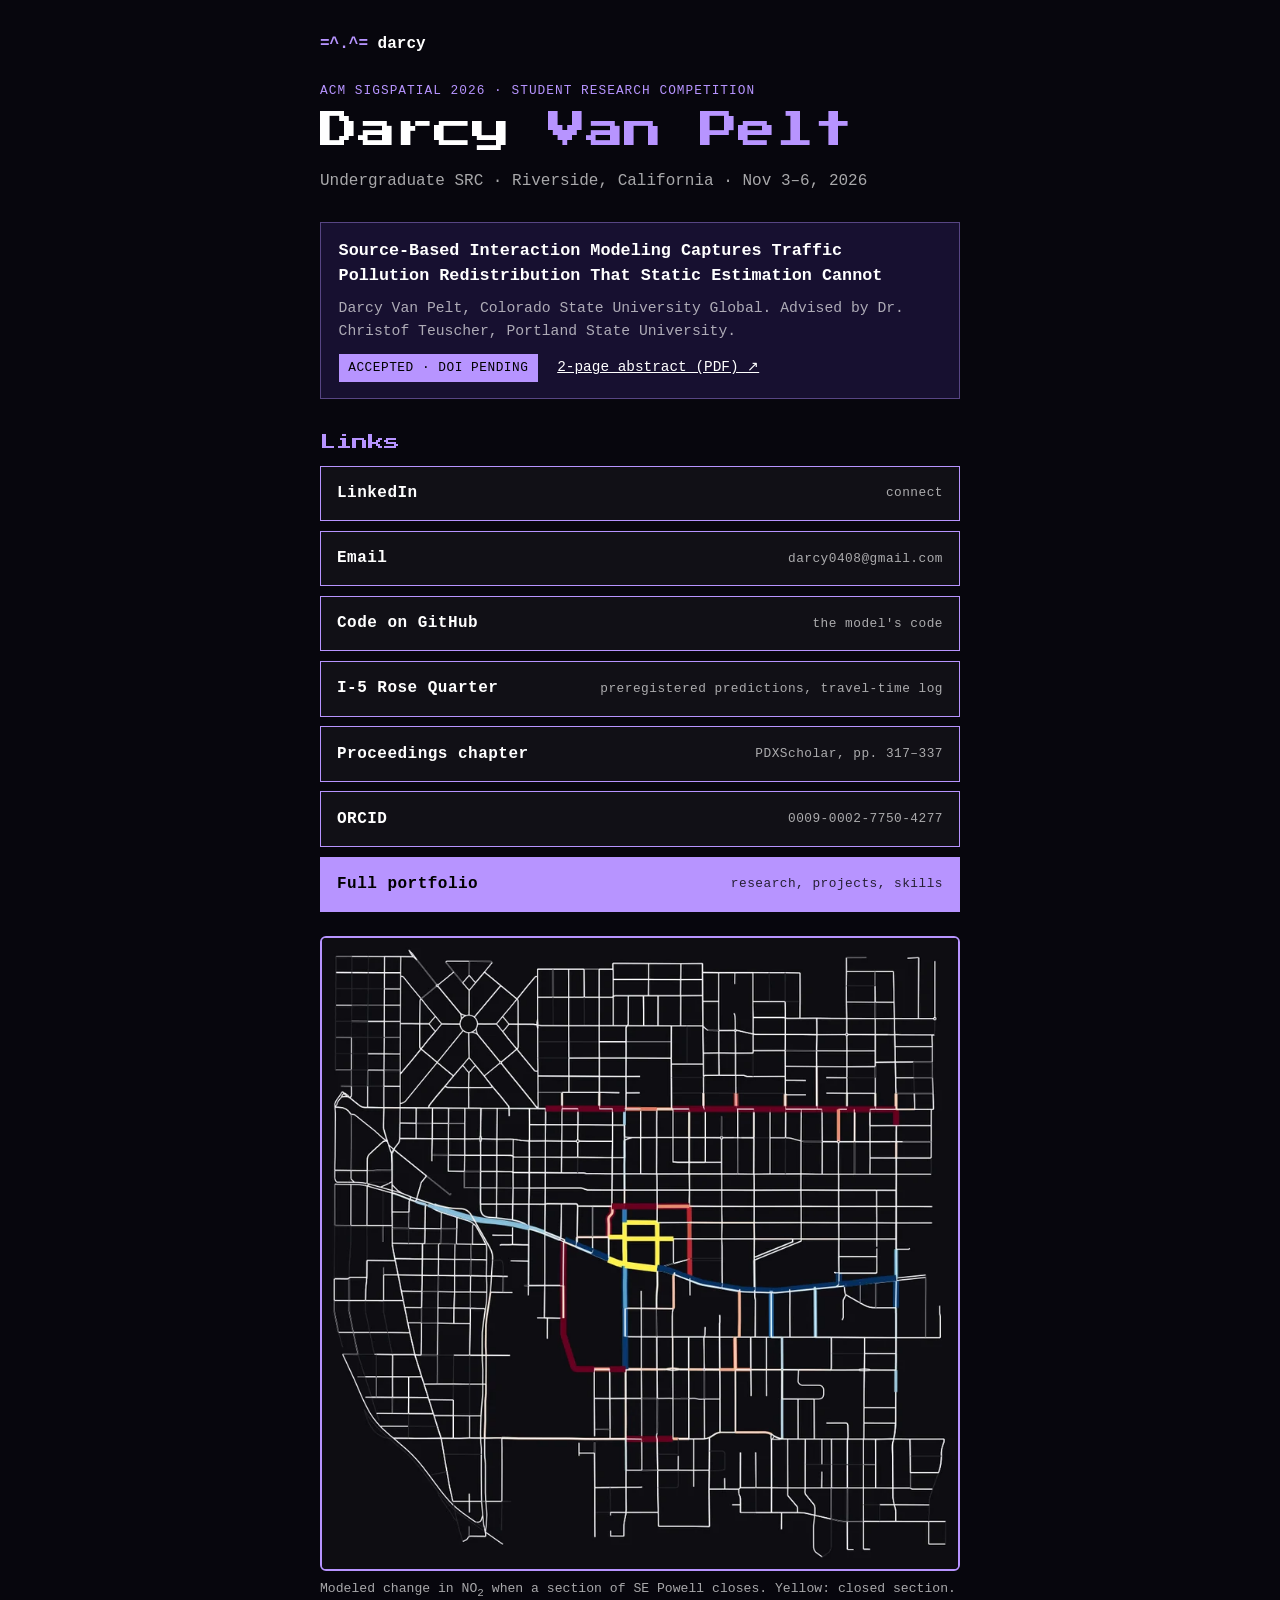
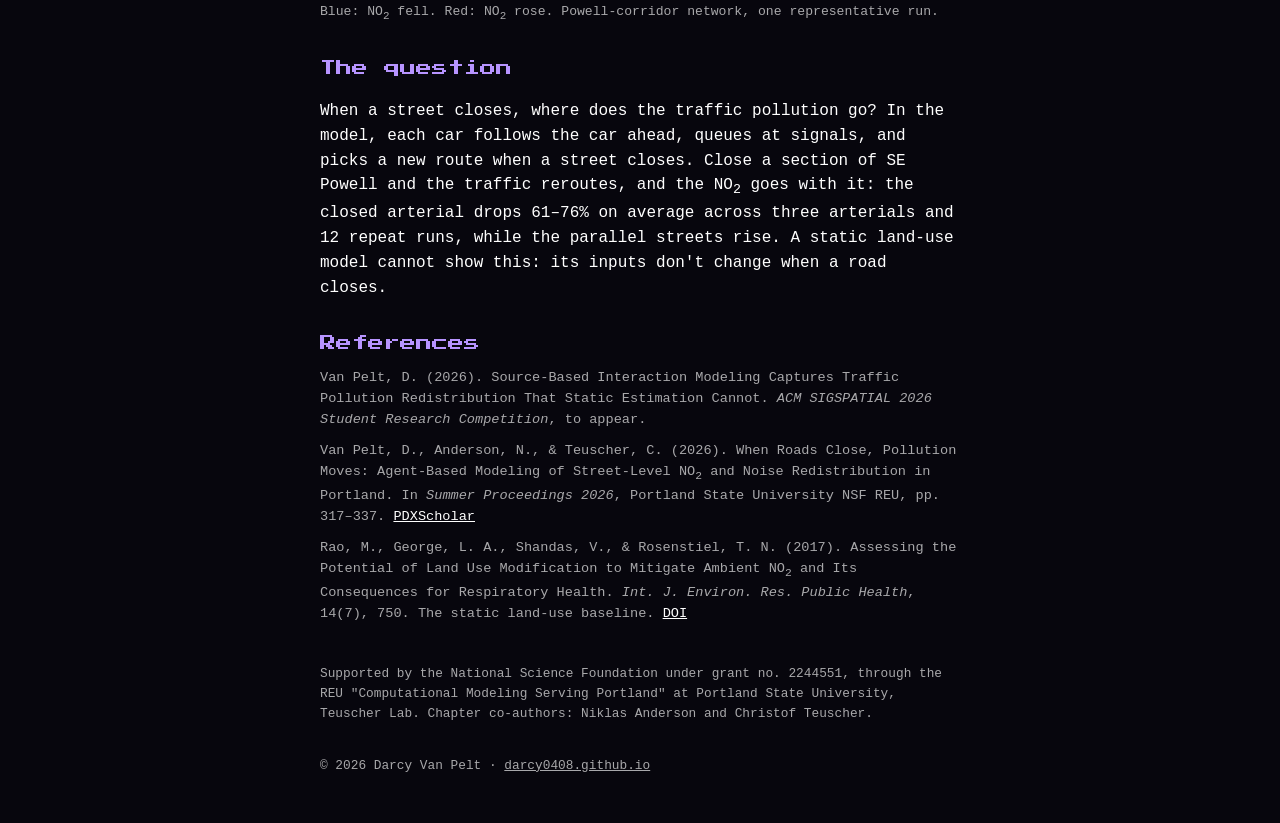
==== sigspatial/index.html @ a6e08e2a "Portfolio site: toned-down portfolio plus SIGSPATIAL landing page Two pages, one deploy. The main pa" ====
<!doctype html>
<html lang="en">
<head>
  <meta charset="utf-8" />
  <meta name="viewport" content="width=device-width, initial-scale=1" />
  <title>Darcy Van Pelt · ACM SIGSPATIAL 2026</title>
  <meta name="description" content="Darcy Van Pelt at ACM SIGSPATIAL 2026: the Student Research Competition paper, code, chapter, and contact links." />
  <!-- QR-code target for the poster and talk. Reachable by link or QR only: like the main page, search engines are told not to list it. -->
  <meta name="robots" content="noindex" />
  <meta property="og:title" content="Darcy Van Pelt · ACM SIGSPATIAL 2026" />
  <meta property="og:description" content="Paper, code, chapter and contact links for the SIGSPATIAL 2026 Student Research Competition." />
  <meta property="og:type" content="website" />
  <meta property="og:image" content="https://darcy0408.github.io/assets/og-image.jpg" />
  <link rel="icon" href="../assets/favicon.svg" type="image/svg+xml" />
  <link rel="preconnect" href="https://fonts.googleapis.com" />
  <link rel="preconnect" href="https://fonts.gstatic.com" crossorigin />
  <link href="https://fonts.googleapis.com/css2?family=Press+Start+2P&display=swap" rel="stylesheet" />
  <style>
    /* Same palette as the main site, kept standalone so this page loads fast on a phone after a QR scan. */
    :root {
      --bg: #07060d; --panel: #171030; --card: #ffffff0a; --text: #fff; --muted: #ffffffa6;
      --primary: #b794ff; --secondary: #6fa8ff; --line: #b794ff66;
      --font-pixel: "Press Start 2P", monospace; --font-mono: "Courier New", Courier, monospace;
    }
    * { box-sizing: border-box; }
    html { color-scheme: dark; }
    body { margin: 0; background: var(--bg); color: var(--text); font: 16px/1.55 var(--font-mono); }
    main { max-width: 42rem; margin: 0 auto; padding: 2rem 1rem 3rem; }
    .brand { color: var(--primary); font-weight: 700; margin: 0 0 1.5rem; }
    .brand span { color: var(--text); }
    .eyebrow { margin: 0; color: var(--primary); font-size: .8rem; text-transform: uppercase; letter-spacing: .08em; }
    h1 { margin: .4rem 0 0; font: 400 clamp(1.6rem, 7vw, 2.4rem)/1.25 var(--font-pixel); }
    h1 span { color: var(--primary); }
    .where { margin: .9rem 0 0; color: var(--muted); }
    .paper { margin: 1.75rem 0 0; padding: 1rem 1.1rem; background: var(--panel); border: 1px solid var(--line); }
    .paper h2 { margin: 0; font-size: 1.05rem; line-height: 1.45; }
    .paper p { margin: .6rem 0 0; color: var(--muted); font-size: .92rem; }
    .paper .tag { display: inline-block; margin-top: .7rem; padding: .25rem .6rem; background: var(--primary); color: #000; font-size: .8rem; letter-spacing: .04em; text-transform: uppercase; }
    .paper .pdf { display: inline-block; margin: .7rem 0 0 .6rem; color: var(--text); font-size: .9rem; }
    figure { margin: 1.5rem 0 0; }
    figure img { display: block; width: 100%; height: auto; border: 2px solid var(--primary); border-radius: 6px; }
    figcaption { margin-top: .5rem; color: var(--muted); font-size: .82rem; }
    .finding { margin: 1.25rem 0 0; }
    h3 { margin: 2rem 0 .75rem; font: 400 1rem/1.4 var(--font-pixel); color: var(--primary); }
    .links { list-style: none; margin: 0; padding: 0; display: grid; gap: .6rem; }
    .links a {
      display: flex; justify-content: space-between; align-items: center; gap: 1rem;
      padding: .9rem 1rem; background: var(--card); border: 1px solid var(--primary); color: var(--text);
      text-decoration: none; font-weight: 700; letter-spacing: .03em;
    }
    .links a small { color: var(--muted); font-weight: 400; font-size: .8rem; text-align: right; }
    .links a:hover, .links a:focus-visible { background: var(--primary); color: #000; }
    .links a:hover small, .links a:focus-visible small { color: #000; }
    .links a.primary { background: var(--primary); color: #000; }
    .links a.primary small { color: #000c; }
    .links a.primary:hover { background: var(--secondary); }
    .ack { margin: 2.5rem 0 0; color: var(--muted); font-size: .8rem; }
    .refs { margin: 0; padding: 0; list-style: none; color: var(--muted); font-size: .85rem; }
    .refs li { margin: 0 0 .6rem; }
    .refs a { color: var(--text); }
    footer { margin-top: 2rem; color: var(--muted); font-size: .8rem; }
    /* phones: label above the grey note instead of side by side, so neither wraps into three lines */
    @media (max-width: 30rem) {
      .links a { flex-direction: column; align-items: flex-start; gap: .2rem; }
      .links a small { text-align: left; }
    }
    footer a { color: inherit; }
  </style>
</head>
<body>
  <main>
    <p class="brand">=^.^= <span>darcy</span></p>

    <p class="eyebrow">ACM SIGSPATIAL 2026 · Student Research Competition</p>
    <h1>Darcy <span>Van Pelt</span></h1>
    <p class="where">Undergraduate SRC · Riverside, California · Nov 3–6, 2026</p>

    <section class="paper" aria-labelledby="paper-title">
      <h2 id="paper-title">Source-Based Interaction Modeling Captures Traffic Pollution Redistribution That Static Estimation Cannot</h2>
      <p>Darcy Van Pelt, Colorado State University Global. Advised by Dr. Christof Teuscher, Portland State University.</p>
      <span class="tag">Accepted · DOI pending</span>
      <a class="pdf" href="VanPelt_SIGSPATIAL2026_SRC_abstract.pdf" target="_blank" rel="noopener">2-page abstract (PDF) ↗</a>
    </section>

    <h3>Links</h3>
    <ul class="links">
      <li><a href="https://www.linkedin.com/in/darcyvanpelt" target="_blank" rel="noopener">LinkedIn <small>connect</small></a></li>
      <li><a href="mailto:darcy0408@gmail.com">Email <small>darcy0408@gmail.com</small></a></li>
      <li><a href="https://github.com/darcy0408/portland-traffic-abm" target="_blank" rel="noopener">Code on GitHub <small>the model's code</small></a></li>
      <li><a href="https://darcy0408.github.io/portland-traffic-abm/rosequarter/" target="_blank" rel="noopener">I-5 Rose Quarter <small>preregistered predictions, travel-time log</small></a></li>
      <li><a href="https://pdxscholar.library.pdx.edu/altreu_projects/19/" target="_blank" rel="noopener">Proceedings chapter <small>PDXScholar, pp. 317–337</small></a></li>
      <li><a href="https://orcid.org/0009-0002-7750-4277" target="_blank" rel="noopener">ORCID <small>0009-0002-7750-4277</small></a></li>
      <li><a class="primary" href="../">Full portfolio <small>research, projects, skills</small></a></li>
    </ul>

    <figure>
      <img src="../assets/closure-diff.webp" width="820" height="814" loading="lazy"
           alt="Street map of southeast Portland. The closed section of SE Powell is yellow. Powell is blue where its NO2 fell. Parallel streets to the north and south are red where their NO2 rose." />
      <figcaption>Modeled change in NO<sub>2</sub> when a section of SE Powell closes. Yellow: closed section. Blue: NO<sub>2</sub> fell. Red: NO<sub>2</sub> rose. Powell-corridor network, one representative run.</figcaption>
    </figure>

    <h3>The question</h3>
    <p class="finding">
      When a street closes, where does the traffic pollution go? In the model, each car follows the car ahead,
      queues at signals, and picks a new route when a street closes. Close a section of SE Powell and the traffic
      reroutes, and the NO<sub>2</sub> goes with it: the closed arterial drops 61–76% on average across three arterials
      and 12 repeat runs, while the parallel streets rise. A static land-use model cannot show this: its inputs
      don't change when a road closes.
    </p>

    <h3>References</h3>
    <ul class="refs">
      <li>Van Pelt, D. (2026). Source-Based Interaction Modeling Captures Traffic Pollution Redistribution That Static Estimation Cannot. <i>ACM SIGSPATIAL 2026 Student Research Competition</i>, to appear.</li>
      <li>Van Pelt, D., Anderson, N., &amp; Teuscher, C. (2026). When Roads Close, Pollution Moves: Agent-Based Modeling of Street-Level NO<sub>2</sub> and Noise Redistribution in Portland. In <i>Summer Proceedings 2026</i>, Portland State University NSF REU, pp. 317–337. <a href="https://pdxscholar.library.pdx.edu/altreu_projects/19/" target="_blank" rel="noopener">PDXScholar</a></li>
      <li>Rao, M., George, L. A., Shandas, V., &amp; Rosenstiel, T. N. (2017). Assessing the Potential of Land Use Modification to Mitigate Ambient NO<sub>2</sub> and Its Consequences for Respiratory Health. <i>Int. J. Environ. Res. Public Health</i>, 14(7), 750. The static land-use baseline. <a href="https://doi.org/10.3390/ijerph14070750" target="_blank" rel="noopener">DOI</a></li>
    </ul>

    <p class="ack">
      Supported by the National Science Foundation under grant no. 2244551, through the REU "Computational Modeling
      Serving Portland" at Portland State University, Teuscher Lab. Chapter co-authors: Niklas Anderson and Christof Teuscher.
    </p>

    <footer>© 2026 Darcy Van Pelt · <a href="../">darcy0408.github.io</a></footer>
  </main>
</body>
</html>
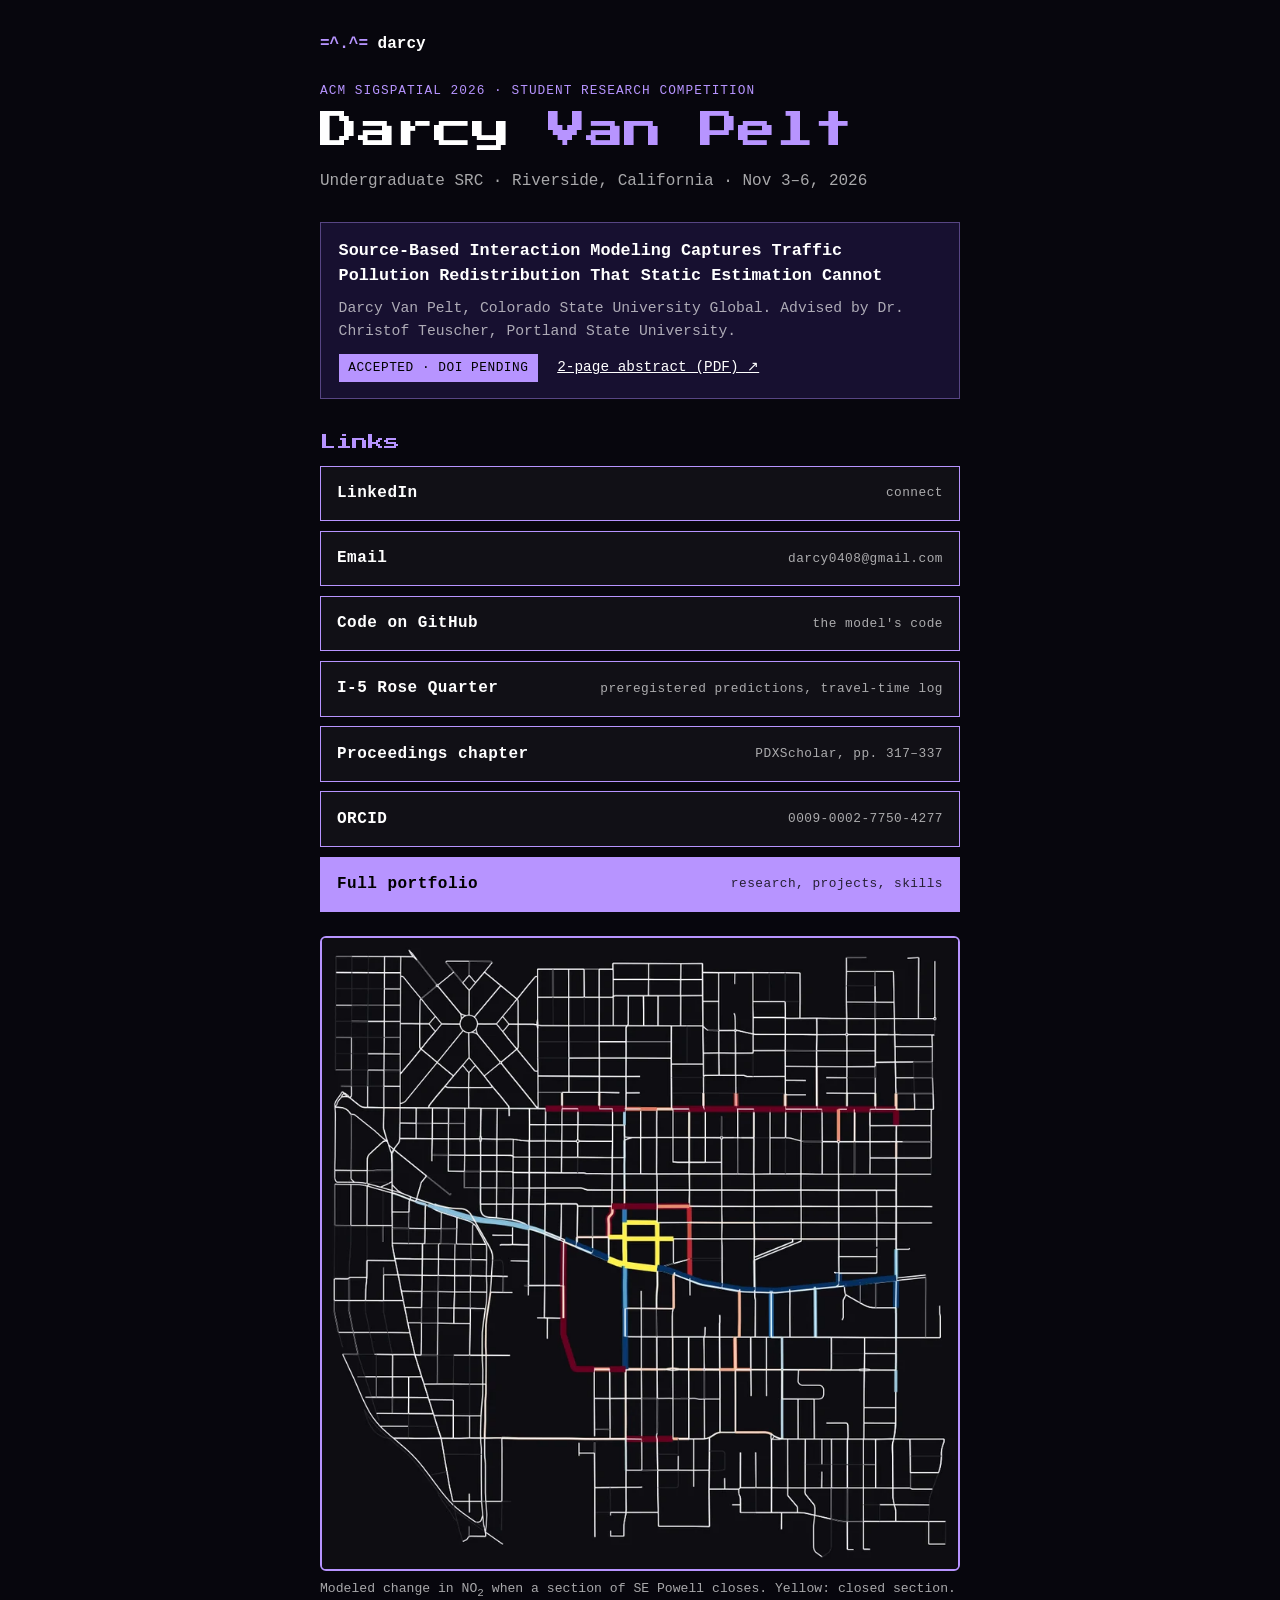
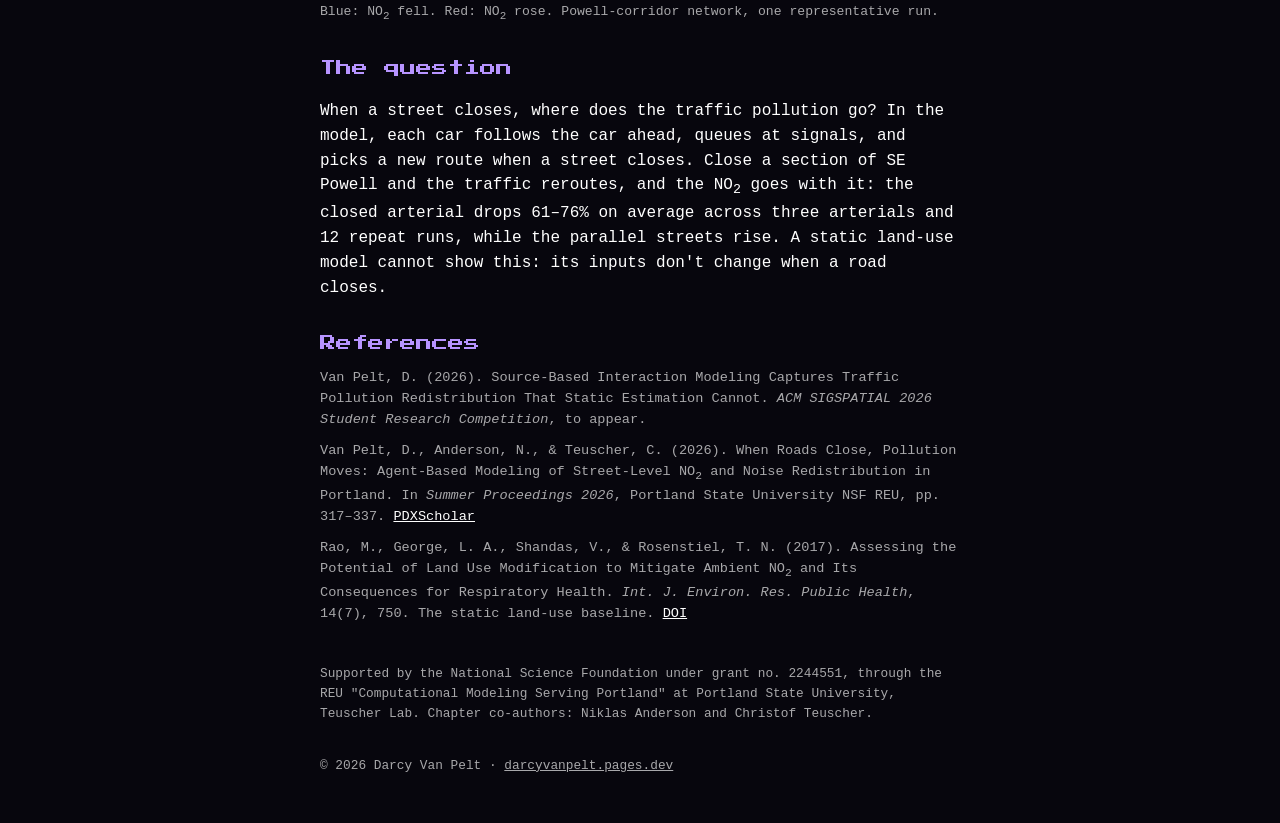
==== commit e69779e4: "Point the site's own absolute URLs at darcyvanpelt.pages.dev; note the Cloudflare deploy path Co-Aut" ====
--- a/sigspatial/index.html
+++ b/sigspatial/index.html
@@ -10,7 +10,7 @@
   <meta property="og:title" content="Darcy Van Pelt · ACM SIGSPATIAL 2026" />
   <meta property="og:description" content="Paper, code, chapter and contact links for the SIGSPATIAL 2026 Student Research Competition." />
   <meta property="og:type" content="website" />
-  <meta property="og:image" content="https://darcy0408.github.io/assets/og-image.jpg" />
+  <meta property="og:image" content="https://darcyvanpelt.pages.dev/assets/og-image.jpg" />
   <link rel="icon" href="../assets/favicon.svg" type="image/svg+xml" />
   <link rel="preconnect" href="https://fonts.googleapis.com" />
   <link rel="preconnect" href="https://fonts.gstatic.com" crossorigin />
@@ -120,7 +120,7 @@
       Serving Portland" at Portland State University, Teuscher Lab. Chapter co-authors: Niklas Anderson and Christof Teuscher.
     </p>
 
-    <footer>© 2026 Darcy Van Pelt · <a href="../">darcy0408.github.io</a></footer>
+    <footer>© 2026 Darcy Van Pelt · <a href="../">darcyvanpelt.pages.dev</a></footer>
   </main>
 </body>
 </html>
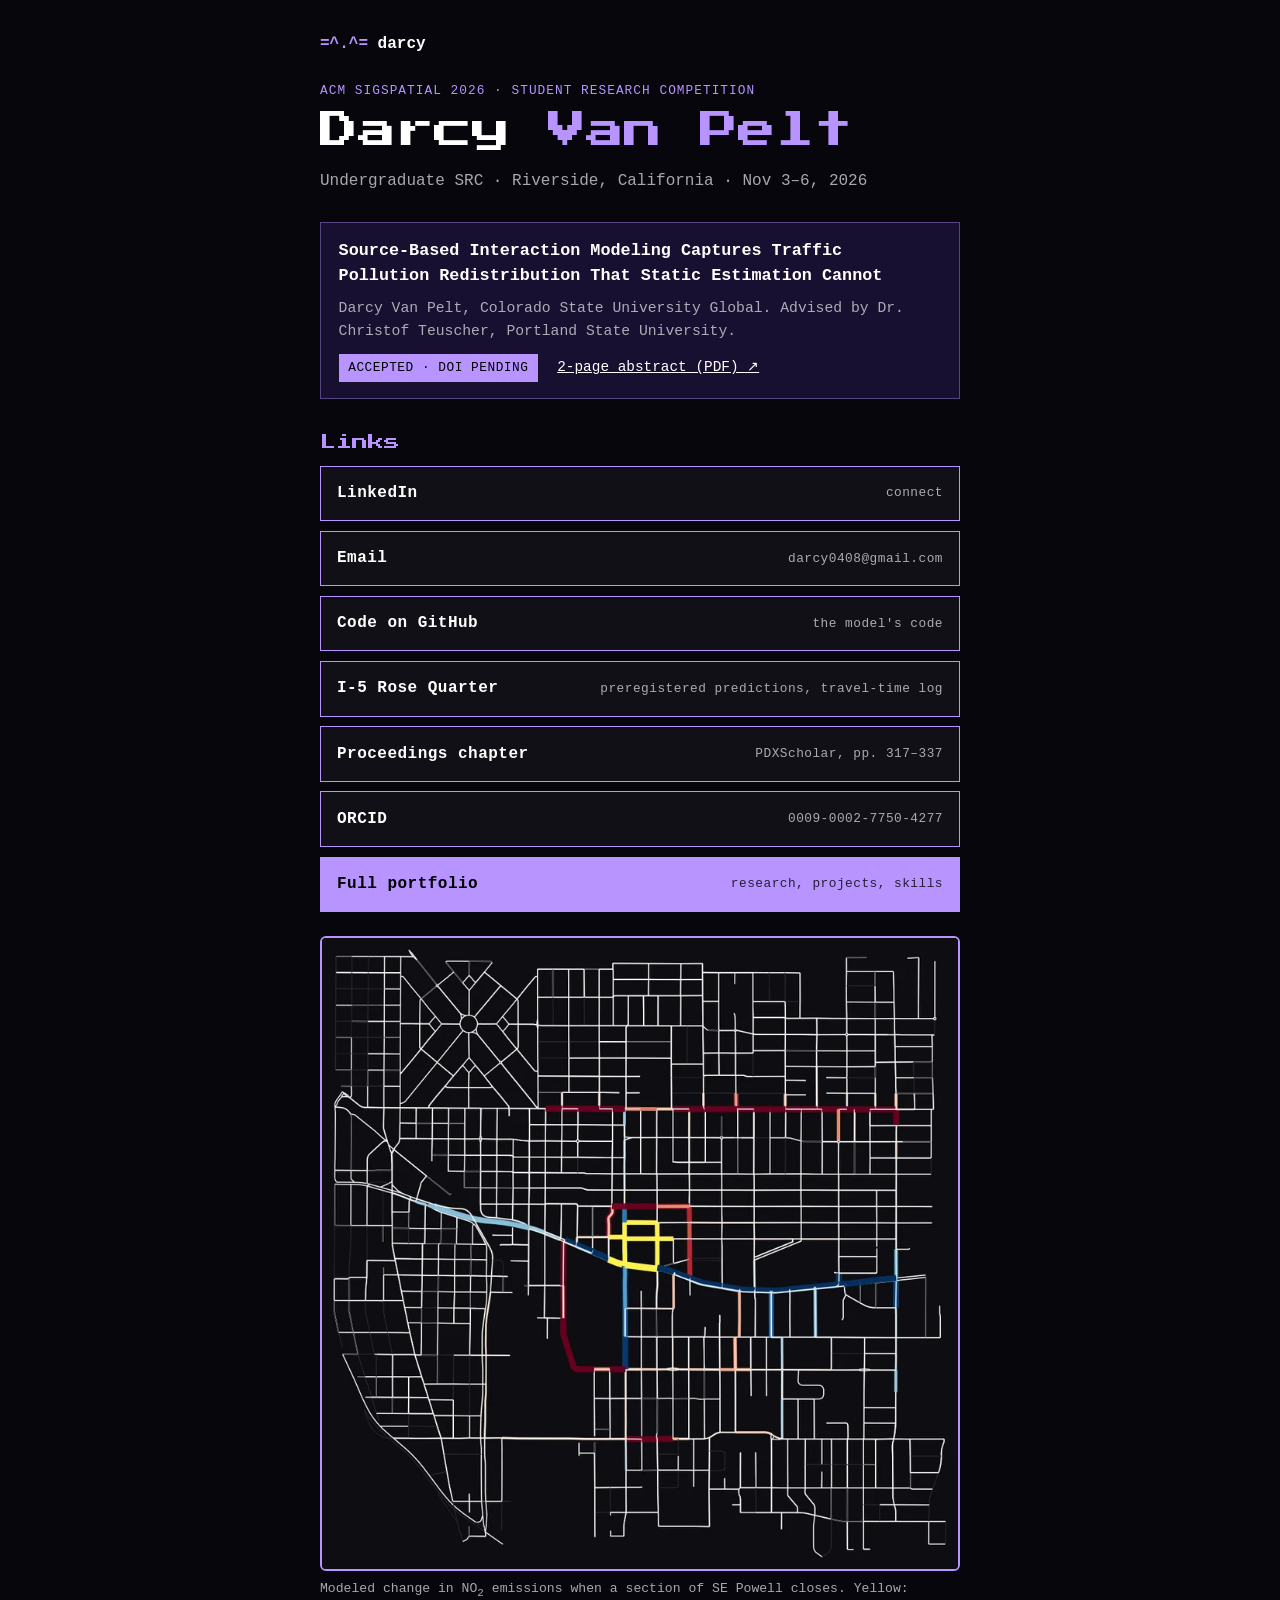
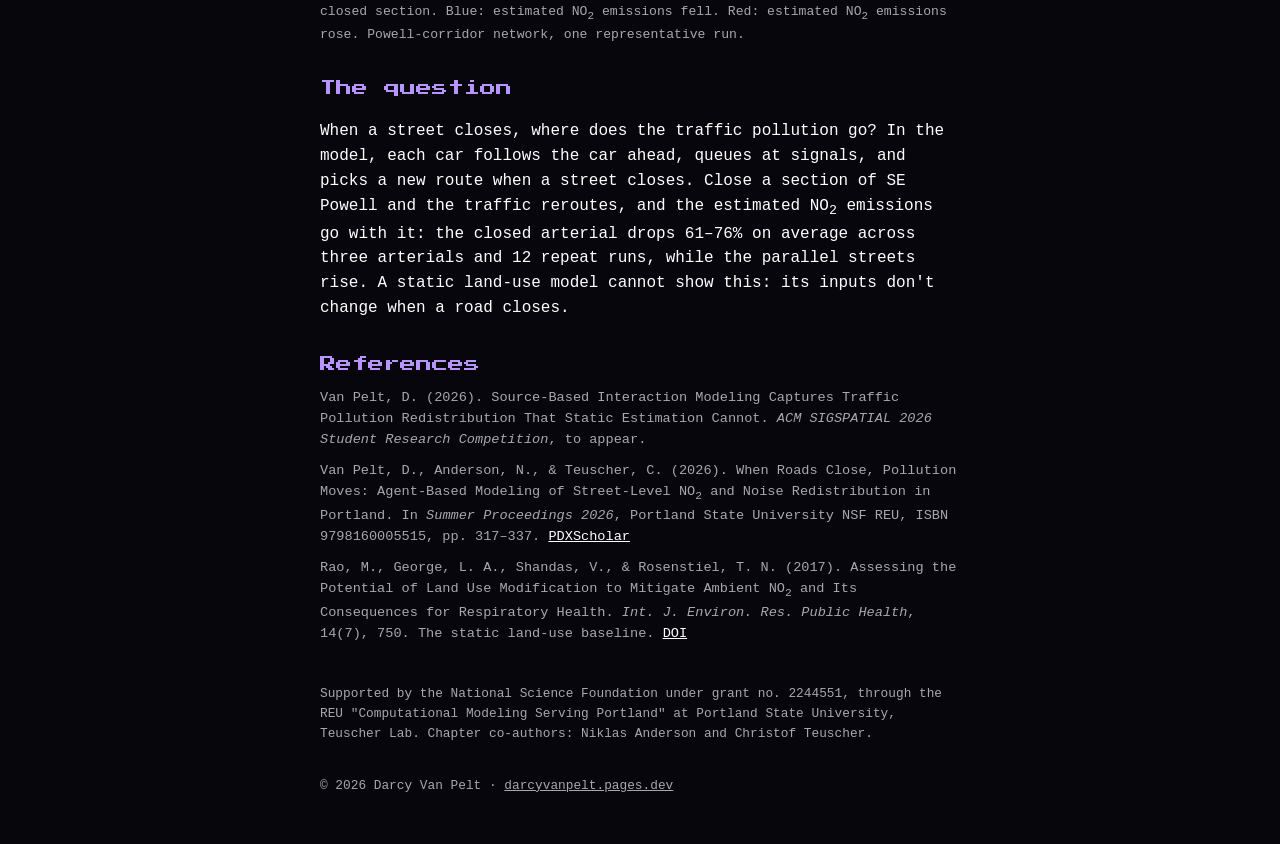
==== commit 1f08bc84: "Wording review: abstract not paper, observed not held-out counts, NO2 emissions not NO2, dates and C" ====
--- a/sigspatial/index.html
+++ b/sigspatial/index.html
@@ -4,11 +4,11 @@
   <meta charset="utf-8" />
   <meta name="viewport" content="width=device-width, initial-scale=1" />
   <title>Darcy Van Pelt · ACM SIGSPATIAL 2026</title>
-  <meta name="description" content="Darcy Van Pelt at ACM SIGSPATIAL 2026: the Student Research Competition paper, code, chapter, and contact links." />
+  <meta name="description" content="Darcy Van Pelt at ACM SIGSPATIAL 2026: the Student Research Competition abstract, code, chapter, and contact links." />
   <!-- QR-code target for the poster and talk. Reachable by link or QR only: like the main page, search engines are told not to list it. -->
   <meta name="robots" content="noindex" />
   <meta property="og:title" content="Darcy Van Pelt · ACM SIGSPATIAL 2026" />
-  <meta property="og:description" content="Paper, code, chapter and contact links for the SIGSPATIAL 2026 Student Research Competition." />
+  <meta property="og:description" content="Abstract, code, chapter and contact links for the SIGSPATIAL 2026 Student Research Competition." />
   <meta property="og:type" content="website" />
   <meta property="og:image" content="https://darcyvanpelt.pages.dev/assets/og-image.jpg" />
   <link rel="icon" href="../assets/favicon.svg" type="image/svg+xml" />
@@ -95,15 +95,15 @@
 
     <figure>
       <img src="../assets/closure-diff.webp" width="820" height="814" loading="lazy"
-           alt="Street map of southeast Portland. The closed section of SE Powell is yellow. Powell is blue where its NO2 fell. Parallel streets to the north and south are red where their NO2 rose." />
-      <figcaption>Modeled change in NO<sub>2</sub> when a section of SE Powell closes. Yellow: closed section. Blue: NO<sub>2</sub> fell. Red: NO<sub>2</sub> rose. Powell-corridor network, one representative run.</figcaption>
+           alt="Street map of southeast Portland. The closed section of SE Powell is yellow. Powell is blue where its estimated NO2 emissions fell. Parallel streets to the north and south are red where their estimated NO2 emissions rose." />
+      <figcaption>Modeled change in NO<sub>2</sub> emissions when a section of SE Powell closes. Yellow: closed section. Blue: estimated NO<sub>2</sub> emissions fell. Red: estimated NO<sub>2</sub> emissions rose. Powell-corridor network, one representative run.</figcaption>
     </figure>
 
     <h3>The question</h3>
     <p class="finding">
       When a street closes, where does the traffic pollution go? In the model, each car follows the car ahead,
       queues at signals, and picks a new route when a street closes. Close a section of SE Powell and the traffic
-      reroutes, and the NO<sub>2</sub> goes with it: the closed arterial drops 61–76% on average across three arterials
+      reroutes, and the estimated NO<sub>2</sub> emissions go with it: the closed arterial drops 61–76% on average across three arterials
       and 12 repeat runs, while the parallel streets rise. A static land-use model cannot show this: its inputs
       don't change when a road closes.
     </p>
@@ -111,7 +111,7 @@
     <h3>References</h3>
     <ul class="refs">
       <li>Van Pelt, D. (2026). Source-Based Interaction Modeling Captures Traffic Pollution Redistribution That Static Estimation Cannot. <i>ACM SIGSPATIAL 2026 Student Research Competition</i>, to appear.</li>
-      <li>Van Pelt, D., Anderson, N., &amp; Teuscher, C. (2026). When Roads Close, Pollution Moves: Agent-Based Modeling of Street-Level NO<sub>2</sub> and Noise Redistribution in Portland. In <i>Summer Proceedings 2026</i>, Portland State University NSF REU, pp. 317–337. <a href="https://pdxscholar.library.pdx.edu/altreu_projects/19/" target="_blank" rel="noopener">PDXScholar</a></li>
+      <li>Van Pelt, D., Anderson, N., &amp; Teuscher, C. (2026). When Roads Close, Pollution Moves: Agent-Based Modeling of Street-Level NO<sub>2</sub> and Noise Redistribution in Portland. In <i>Summer Proceedings 2026</i>, Portland State University NSF REU, ISBN 9798160005515, pp. 317–337. <a href="https://pdxscholar.library.pdx.edu/altreu_projects/19/" target="_blank" rel="noopener">PDXScholar</a></li>
       <li>Rao, M., George, L. A., Shandas, V., &amp; Rosenstiel, T. N. (2017). Assessing the Potential of Land Use Modification to Mitigate Ambient NO<sub>2</sub> and Its Consequences for Respiratory Health. <i>Int. J. Environ. Res. Public Health</i>, 14(7), 750. The static land-use baseline. <a href="https://doi.org/10.3390/ijerph14070750" target="_blank" rel="noopener">DOI</a></li>
     </ul>
 
